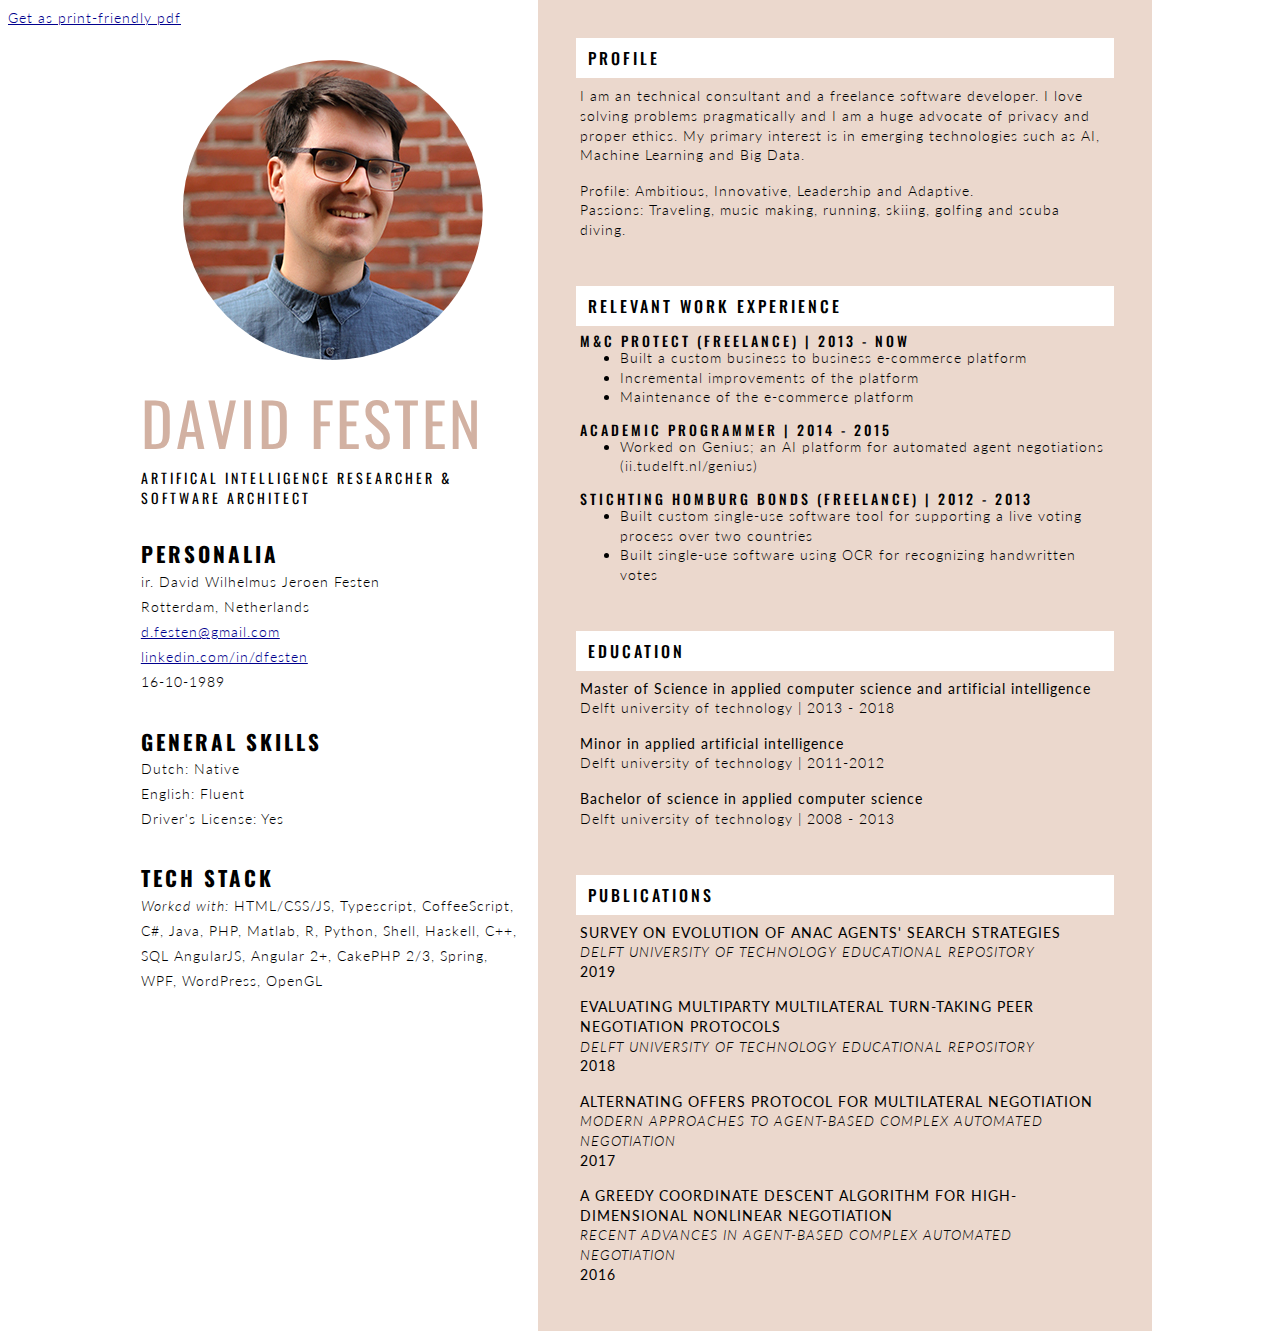
==== index.html @ 5d83e8a0 "Initial commit" ====
<!doctype html>
<html lang="en">
<head>
    <meta charset="UTF-8">
    <meta name="viewport"
          content="width=device-width, user-scalable=no, initial-scale=1.0, maximum-scale=1.0, minimum-scale=1.0">
    <meta http-equiv="X-UA-Compatible" content="ie=edge">
    <title>CV David Festen</title>
    <link rel="stylesheet" href="https://fonts.googleapis.com/css?family=Oswald|Lato">
    <link rel="stylesheet" href="index.css" type="text/css">
</head>
<body>
<aside>
    <div class="print-button hide-print">
        <a href="index.pdf" download>Get as print-friendly pdf</a>
    </div>
    <div class="aside-block">
        <picture>
            <img
                src="me.jpg"
                alt="Picture of David"
                srcset="me.jpg 1x, me@2x.jpg 2x, me@3x.jpg 3x, me@4x.jpg 4x"
            />
        </picture>
    </div>
    <div class="aside-block aside-main">
        <h1>David Festen</h1>
        <h2>Artifical Intelligence researcher & Software architect</h2>
    </div>
    <div class="aside-block">
        <h2>Personalia</h2>
        <ul>
            <li>ir. David Wilhelmus Jeroen Festen</li>
            <li>Rotterdam, Netherlands</li>
            <li><a href="mailto:d.festen@gmail.com">d.festen@gmail.com</a></li>
            <li><a href="https://linkedin.com/in/dfesten">linkedin.com/in/dfesten</a></li>
            <li>16-10-1989</li>
        </ul>
    </div>
    <div class="aside-block">
        <h2>General Skills</h2>
        <ul>
            <li>Dutch: Native</li>
            <li>English: Fluent</li>
            <li>Driver's License: Yes</li>
        </ul>
    </div>
    <div class="aside-block">
        <h2>Tech stack</h2>
        <ul>
            <em>Worked with:</em> HTML/CSS/JS, Typescript, CoffeeScript, C#, Java, PHP, Matlab, R, Python, Shell, Haskell, C++,
            SQL
            AngularJS, Angular 2+, CakePHP 2/3, Spring, WPF, WordPress, OpenGL
        </ul>
    </div>
</aside>
<article>
    <section>
        <header><h2>Profile</h2></header>
        <p>
            I am an technical consultant and a freelance software developer. I love solving problems pragmatically
            and I am a huge advocate of privacy and proper ethics. My primary interest is in emerging technologies
            such as AI, Machine Learning and Big Data.
        </p>
        <p>
            Profile: Ambitious, Innovative, Leadership and Adaptive.<br>
            Passions: Traveling, music making, running, skiing, golfing and scuba diving.
        </p>
    </section>
    <section>
        <header><h2>Relevant work experience</h2></header>
        <div class="work-experience-item">
            <h3>M&C Protect (freelance) | 2013 - NOW</h3>
            <ul>
                <li>Built a custom business to business e-commerce platform</li>
                <li>Incremental improvements of the platform</li>
                <li>Maintenance of the e-commerce platform</li>
            </ul>
        </div>
        <div class="work-experience-item">
            <h3>Academic programmer | 2014 - 2015</h3>
            <ul>
                <li>Worked on Genius; an AI platform for automated agent negotiations (ii.tudelft.nl/genius)</li>
            </ul>
        </div>
        <div class="work-experience-item">
            <h3>STICHTING HOMBURG BONDS (FREELANCE) | 2012 - 2013</h3>
            <ul>
                <li>Built custom single-use software tool for supporting a live voting process over two countries</li>
                <li>Built single-use software using OCR for recognizing handwritten votes</li>
            </ul>
        </div>
    </section>
    <section>
        <header><h2>Education</h2></header>
        <p class="education-item">
            <strong>Master of Science in applied computer science and artificial intelligence</strong>
            <br>
            Delft university of technology | 2013 - 2018
        </p>
        <p class="education-item">
            <strong>Minor in applied artificial intelligence</strong>
            <br>
            Delft university of technology | 2011-2012
        </p>
        <p class="education-item">
            <strong>Bachelor of science in applied computer science</strong>
            <br>
            Delft university of technology | 2008 - 2013
        </p>
    </section>
    <section class="all-caps">
        <header><h2>Publications</h2></header>
        <p>
            <strong>Survey on evolution of ANAC agents' search strategies</strong>
            <br>
            <em>Delft university of technology educational repository</em>
            <br>
            <strong>2019</strong>
        </p>
        <p>
            <strong>Evaluating multiparty multilateral turn-taking peer negotiation protocols</strong>
            <br>
            <em>Delft university of technology educational repository</em>
            <br>
            <strong>2018</strong>
        </p>
        <p>
            <strong>Alternating offers protocol for multilateral negotiation</strong>
            <br>
            <em>Modern approaches to agent-based complex automated negotiation</em>
            <br>
            <strong>2017</strong>
        </p>
        <p>
            <strong>A greedy coordinate descent algorithm for high-dimensional nonlinear negotiation</strong>
            <br>
            <em>recent advances in agent-based complex automated negotiation</em>
            <br>
            <strong>2016</strong>
        </p>
    </section>
</article>
</body>
</html>
---- index.css ----
:root {
  --accent-bg: #EBD8CD;
  --accent: #D2B1A2;
}

body {
  display: flex;
  margin: 0 auto;
  font-family: lato, sans-serif;
  line-height: 1.4;
  font-weight: 300;
  letter-spacing: 1px;
  font-size: 14px;
  max-width: 1024px;
}

h1, h2, h3, h4, h5, h6 {
  font-family: oswald, sans-serif;
  font-weight: 300;
  text-transform: uppercase;
  letter-spacing: 3px;
  line-height: 1;
  margin: 0;
  padding: 0;
}

.all-caps, .all-caps p {
  text-transform: uppercase;
}

.print-button {
  position: absolute;
  top: 8px;
  left: 8px;
}

a, a:visited {
  color: #00008d;
}

a:hover, a:visited:hover {
  text-decoration: underline;
}

aside {
  flex: 2 2 20vw;
  padding-top: 60px;
  background-color: white;
  display: flex;
  flex-direction: column;
}

aside .aside-block {
  width: 30vw;
  margin: 0 auto 16px;
  padding-bottom: 16px;
  line-height: 1.8;
}

aside .aside-block h2 {
  font-weight: bold;
  line-height: 1.4;
}

aside .aside-block ul {
  list-style: none;
  padding-left: 0;
  margin: 0;
}

aside .aside-block.aside-main h1 {
  font-size: 60px;
  font-weight: normal;
  color: var(--accent);
  margin-bottom: 16px;
}

aside .aside-block.aside-main h2 {
  font-size: 14px;
  font-weight: normal;
}

aside picture img {
  width: 100%;
  max-width: 300px;
  clip-path: circle(50% at center);
  margin: auto;
  display: block;
}

article {
  flex: 3 3 30vw;
  background-color: var(--accent-bg);
}

article section {
  margin: 3vw;
}

article section header {
  background-color: white;
  padding: 12px;
}

article section header h2 {
  font-size: 16px;
  font-weight: 500;
}

article section > *:not(header) {
  padding: 8px 4px;
  margin: auto;
}

article section .work-experience-item h3 {
  font-size: 14px;
  font-weight: 500;
}

article section .work-experience-item ul {
  margin: 0;
}

article section .work-experience-item ul li {
  font-size: 14px;
}

@page {
  size: A4;
  margin: 0;
}

@media print {
  :root {
    --accent: black;
    --accent-bg: white;
  }
  html, body {
    width: 210mm;
    max-width: 210mm;
    height: 296mm;
    max-height: 296mm;
    font-size: 12px;
  }
  a {
    text-decoration: none;
    color: black;
  }
  article, article section, article section header {
    margin: 0;
    padding: 0;
  }
  article section header, article section p, article section div {
    padding: 8px;
  }
  article section {
    padding: 8px;
  }
  .hide-print {
    visibility: hidden;
  }
}
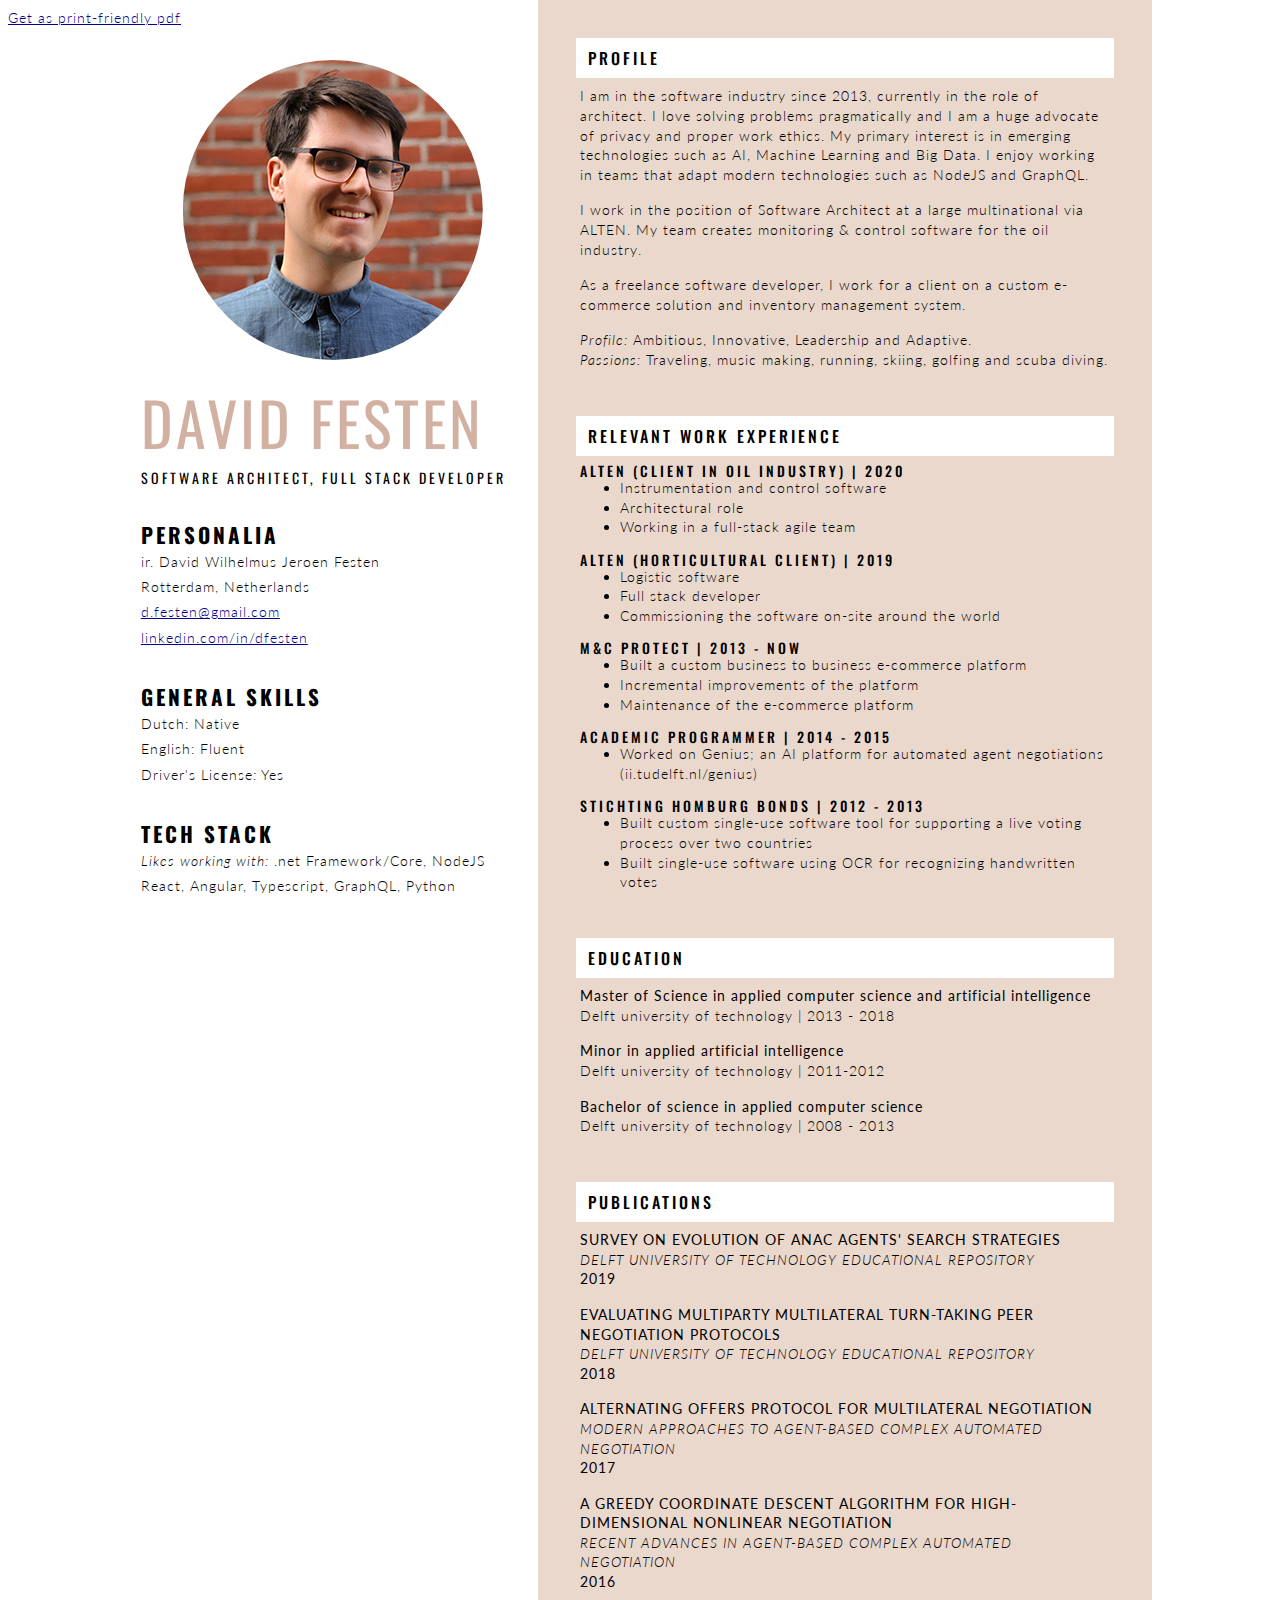
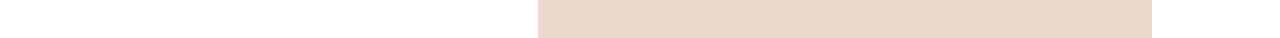
==== commit 0b6ff1b4: "Removed age" ====
--- a/index.html
+++ b/index.html
@@ -12,7 +12,7 @@
 <body>
 <aside>
     <div class="print-button hide-print">
-        <a href="index.pdf" download>Get as print-friendly pdf</a>
+        <a href="CV%20David%20Festen.pdf">Get as print-friendly pdf</a>
     </div>
     <div class="aside-block">
         <picture>
@@ -25,7 +25,7 @@
     </div>
     <div class="aside-block aside-main">
         <h1>David Festen</h1>
-        <h2>Artifical Intelligence researcher & Software architect</h2>
+        <h2>Software Architect, Full Stack Developer</h2>
     </div>
     <div class="aside-block">
         <h2>Personalia</h2>
@@ -34,7 +34,6 @@
             <li>Rotterdam, Netherlands</li>
             <li><a href="mailto:d.festen@gmail.com">d.festen@gmail.com</a></li>
             <li><a href="https://linkedin.com/in/dfesten">linkedin.com/in/dfesten</a></li>
-            <li>16-10-1989</li>
         </ul>
     </div>
     <div class="aside-block">
@@ -47,30 +46,61 @@
     </div>
     <div class="aside-block">
         <h2>Tech stack</h2>
-        <ul>
-            <em>Worked with:</em> HTML/CSS/JS, Typescript, CoffeeScript, C#, Java, PHP, Matlab, R, Python, Shell, Haskell, C++,
-            SQL
-            AngularJS, Angular 2+, CakePHP 2/3, Spring, WPF, WordPress, OpenGL
-        </ul>
+        <div>
+            <em>Likes working with:</em> 
+            .net Framework/Core,
+            NodeJS
+            React,
+            Angular,
+            Typescript,
+            GraphQL,
+            Python
+            <br/>
+        </div>
     </div>
 </aside>
 <article>
     <section>
         <header><h2>Profile</h2></header>
         <p>
-            I am an technical consultant and a freelance software developer. I love solving problems pragmatically
-            and I am a huge advocate of privacy and proper ethics. My primary interest is in emerging technologies
-            such as AI, Machine Learning and Big Data.
+            I am in the software industry since 2013, currently in the role of architect. I love solving problems 
+            pragmatically and I am a huge advocate of privacy and proper work ethics. My primary interest is in 
+            emerging technologies such as AI, Machine Learning and Big Data. I enjoy working in teams that adapt 
+            modern technologies such as NodeJS and GraphQL.
         </p>
         <p>
-            Profile: Ambitious, Innovative, Leadership and Adaptive.<br>
-            Passions: Traveling, music making, running, skiing, golfing and scuba diving.
+            I work in the position of Software Architect at a large multinational via ALTEN. My team creates 
+            monitoring & control software for the oil industry.
+        </p>
+        <p>
+            As a freelance software developer, I work for a client on a custom e-commerce solution and inventory 
+            management system.
+        </p>
+        <p>
+            <em>Profile:</em> Ambitious, Innovative, Leadership and Adaptive.<br>
+            <em>Passions:</em> Traveling, music making, running, skiing, golfing and scuba diving. 
         </p>
     </section>
     <section>
         <header><h2>Relevant work experience</h2></header>
         <div class="work-experience-item">
-            <h3>M&C Protect (freelance) | 2013 - NOW</h3>
+            <h3>ALTEN (Client in oil industry) | 2020</h3>
+            <ul>
+                <li>Instrumentation and control software</li>
+                <li>Architectural role</li>
+                <li>Working in a full-stack agile team</li>
+            </ul>
+        </div>
+        <div class="work-experience-item">
+            <h3>ALTEN (Horticultural client) | 2019</h3>
+            <ul>
+                <li>Logistic software</li>
+                <li>Full stack developer</li>
+                <li>Commissioning the software on-site around the world</li>
+            </ul>
+        </div>
+        <div class="work-experience-item">
+            <h3>M&C Protect | 2013 - NOW</h3>
             <ul>
                 <li>Built a custom business to business e-commerce platform</li>
                 <li>Incremental improvements of the platform</li>
@@ -84,7 +114,7 @@
             </ul>
         </div>
         <div class="work-experience-item">
-            <h3>STICHTING HOMBURG BONDS (FREELANCE) | 2012 - 2013</h3>
+            <h3>Stichting Homburg Bonds | 2012 - 2013</h3>
             <ul>
                 <li>Built custom single-use software tool for supporting a live voting process over two countries</li>
                 <li>Built single-use software using OCR for recognizing handwritten votes</li>
